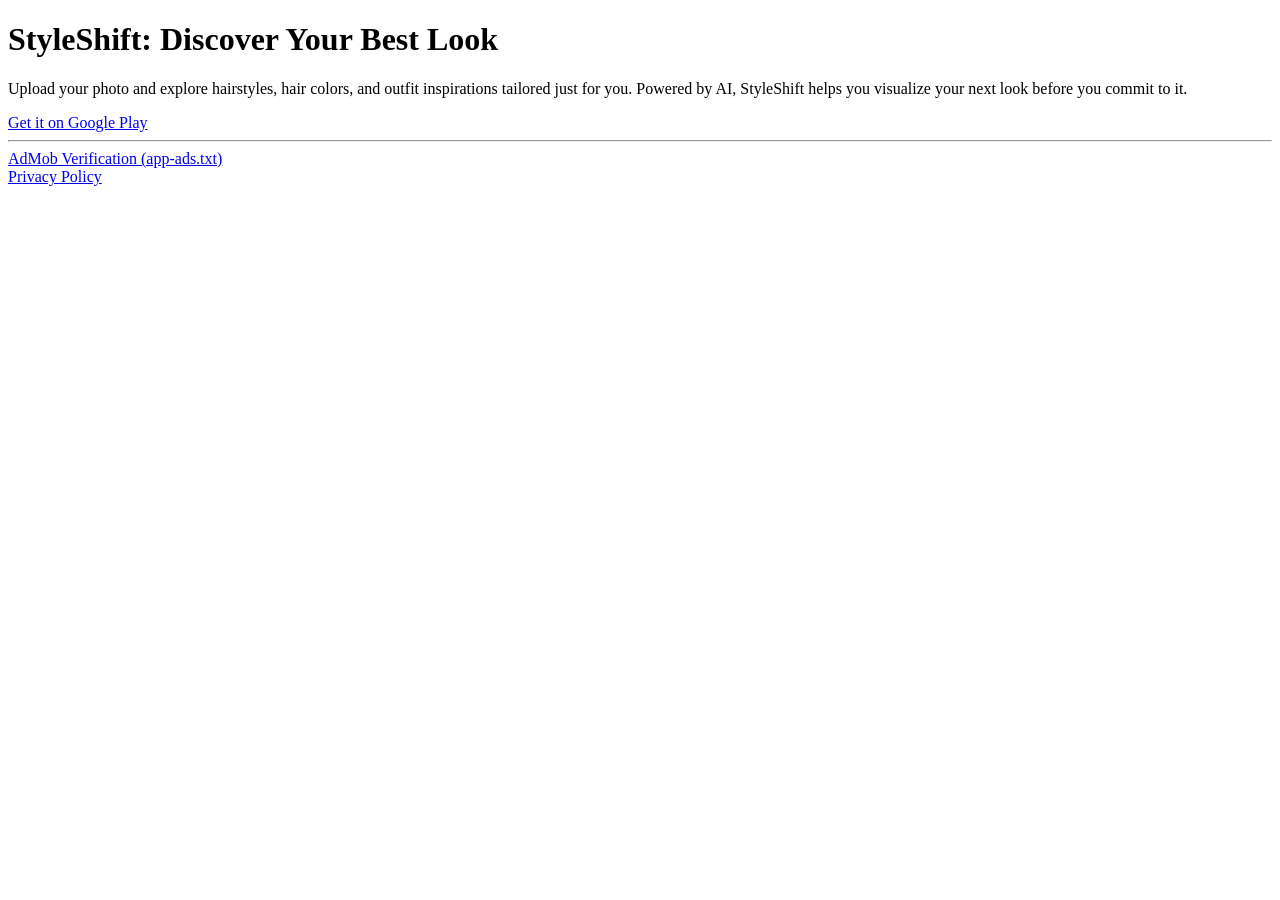
==== index.html @ e7ecae0f "Create index.html" ====
<!DOCTYPE html>
<html>
<head>
    <title>StyleShift - Discover Your Best Look</title>
</head>
<body>
    <h1>StyleShift: Discover Your Best Look</h1>
    <p>Upload your photo and explore hairstyles, hair colors, and outfit inspirations tailored just for you. Powered by AI, StyleShift helps you visualize your next look before you commit to it.</p>
    <a href="https://play.google.com/store/apps/details?id=com.cukkacreatives.styleshift">Get it on Google Play</a>
    <hr>
    <a href="https://durdenk.github.io/style-shift-web/app-ads.txt">AdMob Verification (app-ads.txt)</a>
    <br>
    <a href="https://durdenk.github.io/style-shift-web/privacy-policy.html">Privacy Policy</a>
</body>
</html>
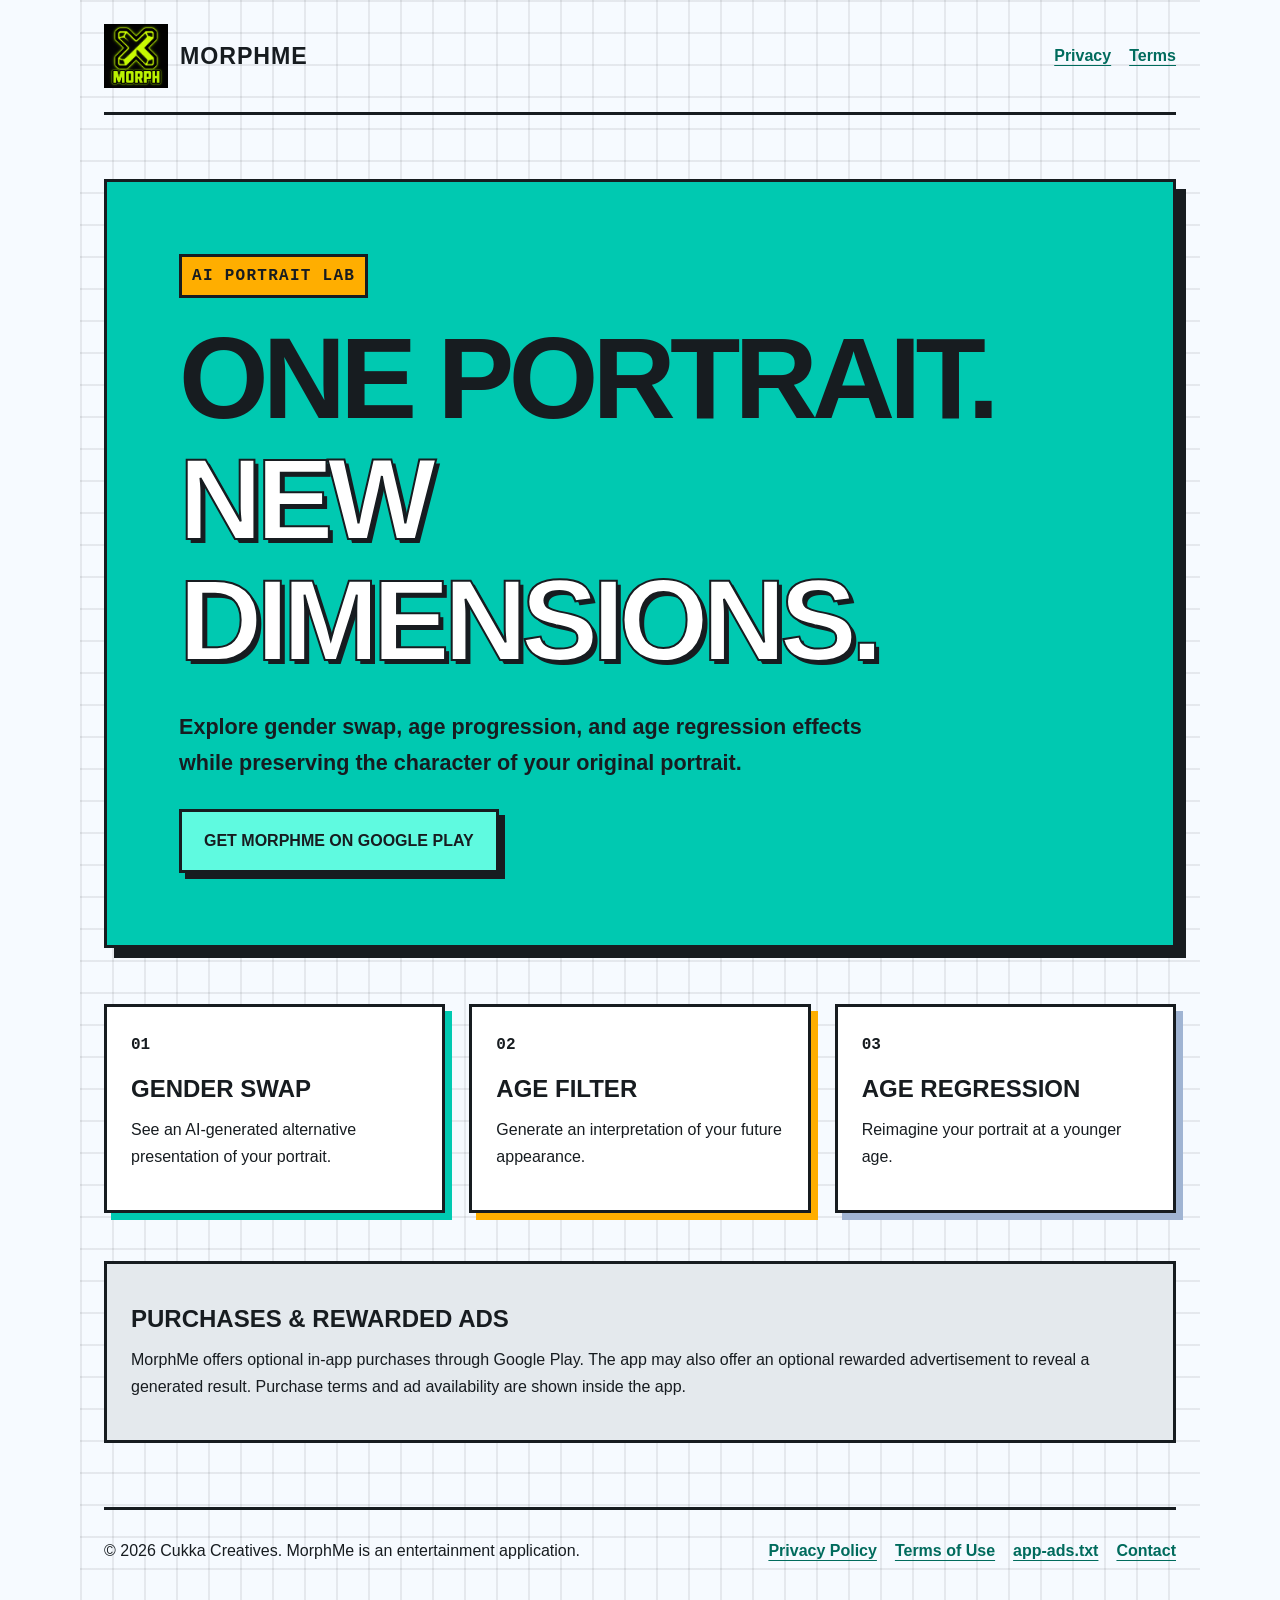
==== commit ecb141f5: "Add files via upload" ====
--- a/index.html
+++ b/index.html
@@ -1,15 +1,72 @@
-<!DOCTYPE html>
-<html>
+<!doctype html>
+<html lang="en">
 <head>
-    <title>StyleShift - Discover Your Best Look</title>
+  <meta charset="utf-8" />
+  <meta name="viewport" content="width=device-width, initial-scale=1" />
+  <meta name="description" content="MorphMe transforms a portrait with AI-powered gender swap and age effects." />
+  <title>MorphMe — AI Portrait Transformations</title>
+  <link rel="stylesheet" href="./styles.css" />
 </head>
 <body>
-    <h1>StyleShift: Discover Your Best Look</h1>
-    <p>Upload your photo and explore hairstyles, hair colors, and outfit inspirations tailored just for you. Powered by AI, StyleShift helps you visualize your next look before you commit to it.</p>
-    <a href="https://play.google.com/store/apps/details?id=com.cukkacreatives.styleshift">Get it on Google Play</a>
-    <hr>
-    <a href="https://durdenk.github.io/style-shift-web/app-ads.txt">AdMob Verification (app-ads.txt)</a>
-    <br>
-    <a href="https://durdenk.github.io/style-shift-web/privacy-policy.html">Privacy Policy</a>
+  <header class="site-header">
+    <a class="brand" href="./" aria-label="MorphMe home">
+      <img src="./logo.png" alt="" width="64" height="64" />
+      <span>MorphMe</span>
+    </a>
+    <nav aria-label="Legal">
+      <a href="./privacy-policy.html">Privacy</a>
+      <a href="./terms-of-use.html">Terms</a>
+    </nav>
+  </header>
+
+  <main>
+    <section class="hero">
+      <p class="eyebrow">AI PORTRAIT LAB</p>
+      <h1>One portrait.<br /><span>New dimensions.</span></h1>
+      <p class="lede">
+        Explore gender swap, age progression, and age regression effects while preserving the character of your
+        original portrait.
+      </p>
+      <a class="button" href="https://play.google.com/store/apps/details?id=com.cukkacreatives.transform">
+        Get MorphMe on Google Play
+      </a>
+    </section>
+
+    <section class="feature-grid" aria-label="MorphMe features">
+      <article>
+        <span>01</span>
+        <h2>Gender Swap</h2>
+        <p>See an AI-generated alternative presentation of your portrait.</p>
+      </article>
+      <article>
+        <span>02</span>
+        <h2>Age Filter</h2>
+        <p>Generate an interpretation of your future appearance.</p>
+      </article>
+      <article>
+        <span>03</span>
+        <h2>Age Regression</h2>
+        <p>Reimagine your portrait at a younger age.</p>
+      </article>
+    </section>
+
+    <section class="notice" aria-labelledby="monetization-title">
+      <h2 id="monetization-title">Purchases &amp; rewarded ads</h2>
+      <p>
+        MorphMe offers optional in-app purchases through Google Play. The app may also offer an optional rewarded
+        advertisement to reveal a generated result. Purchase terms and ad availability are shown inside the app.
+      </p>
+    </section>
+  </main>
+
+  <footer>
+    <p>© 2026 Cukka Creatives. MorphMe is an entertainment application.</p>
+    <div>
+      <a href="./privacy-policy.html">Privacy Policy</a>
+      <a href="./terms-of-use.html">Terms of Use</a>
+      <a href="./app-ads.txt">app-ads.txt</a>
+      <a href="mailto:cukkacreatives@gmail.com">Contact</a>
+    </div>
+  </footer>
 </body>
 </html>
--- a/styles.css
+++ b/styles.css
@@ -0,0 +1,243 @@
+:root {
+  color-scheme: light;
+  --background: #f6faff;
+  --surface: #ffffff;
+  --ink: #171c20;
+  --teal: #00c9b1;
+  --teal-dark: #006b5d;
+  --orange: #ffae00;
+  --muted: #e4e9ed;
+  --mint: #5ffae0;
+}
+
+* {
+  box-sizing: border-box;
+}
+
+html {
+  background: var(--background);
+}
+
+body {
+  max-width: 1120px;
+  min-height: 100vh;
+  margin: 0 auto;
+  padding: 0 24px;
+  color: var(--ink);
+  background-color: var(--background);
+  background-image:
+    linear-gradient(rgb(23 28 32 / 8%) 2px, transparent 2px),
+    linear-gradient(90deg, rgb(23 28 32 / 8%) 2px, transparent 2px);
+  background-size: 32px 32px;
+  font-family: Arial, Helvetica, sans-serif;
+  line-height: 1.65;
+}
+
+a {
+  color: var(--teal-dark);
+  font-weight: 700;
+  text-underline-offset: 4px;
+}
+
+a:focus-visible,
+.button:focus-visible {
+  outline: 4px solid var(--orange);
+  outline-offset: 4px;
+}
+
+.site-header {
+  display: flex;
+  align-items: center;
+  justify-content: space-between;
+  gap: 24px;
+  padding: 24px 0;
+  border-bottom: 3px solid var(--ink);
+}
+
+.brand {
+  display: inline-flex;
+  align-items: center;
+  gap: 12px;
+  color: var(--ink);
+  font-size: 1.45rem;
+  font-weight: 900;
+  letter-spacing: 0.04em;
+  text-decoration: none;
+  text-transform: uppercase;
+}
+
+.brand img {
+  display: block;
+  object-fit: contain;
+}
+
+nav,
+footer div {
+  display: flex;
+  flex-wrap: wrap;
+  gap: 18px;
+}
+
+main {
+  padding: 64px 0;
+}
+
+.hero {
+  padding: clamp(28px, 6vw, 72px);
+  border: 3px solid var(--ink);
+  background: var(--teal);
+  box-shadow: 10px 10px 0 var(--ink);
+}
+
+.eyebrow {
+  display: inline-block;
+  margin: 0 0 20px;
+  padding: 6px 10px;
+  border: 3px solid var(--ink);
+  background: var(--orange);
+  font-family: ui-monospace, SFMono-Regular, Menlo, Consolas, monospace;
+  font-weight: 800;
+  letter-spacing: 0.08em;
+}
+
+h1,
+h2 {
+  line-height: 1.05;
+  text-transform: uppercase;
+}
+
+h1 {
+  max-width: 900px;
+  margin: 0;
+  font-size: clamp(3.2rem, 9vw, 7.5rem);
+  letter-spacing: -0.05em;
+}
+
+h1 span {
+  color: var(--surface);
+  text-shadow: 4px 4px 0 var(--ink);
+  -webkit-text-stroke: 2px var(--ink);
+}
+
+.lede {
+  max-width: 720px;
+  margin: 28px 0;
+  font-size: clamp(1.1rem, 2vw, 1.35rem);
+  font-weight: 700;
+}
+
+.button {
+  display: inline-block;
+  padding: 16px 22px;
+  border: 3px solid var(--ink);
+  color: var(--ink);
+  background: var(--mint);
+  box-shadow: 6px 6px 0 var(--ink);
+  text-decoration: none;
+  text-transform: uppercase;
+}
+
+.button:hover {
+  background: var(--orange);
+}
+
+.feature-grid {
+  display: grid;
+  grid-template-columns: repeat(3, 1fr);
+  gap: 24px;
+  margin-top: 56px;
+}
+
+.feature-grid article,
+.notice {
+  padding: 24px;
+  border: 3px solid var(--ink);
+  background: var(--surface);
+}
+
+.feature-grid article:nth-child(1) {
+  box-shadow: 7px 7px 0 var(--teal);
+}
+
+.feature-grid article:nth-child(2) {
+  box-shadow: 7px 7px 0 var(--orange);
+}
+
+.feature-grid article:nth-child(3) {
+  box-shadow: 7px 7px 0 #a0b4d3;
+}
+
+.feature-grid span {
+  font-family: ui-monospace, SFMono-Regular, Menlo, Consolas, monospace;
+  font-weight: 800;
+}
+
+.feature-grid h2,
+.notice h2 {
+  margin: 18px 0 8px;
+}
+
+.notice {
+  margin-top: 48px;
+  background: var(--muted);
+}
+
+.legal {
+  max-width: 820px;
+  margin: 0 auto;
+  padding-top: 56px;
+  padding-bottom: 72px;
+}
+
+.legal h1 {
+  margin-bottom: 20px;
+  font-size: clamp(3rem, 8vw, 5.5rem);
+}
+
+.legal h2 {
+  margin-top: 40px;
+  padding-bottom: 8px;
+  border-bottom: 3px solid var(--ink);
+  font-size: 1.45rem;
+}
+
+.legal p,
+.legal li {
+  font-size: 1.04rem;
+}
+
+.legal li + li {
+  margin-top: 10px;
+}
+
+footer {
+  display: flex;
+  justify-content: space-between;
+  gap: 24px;
+  padding: 28px 0 48px;
+  border-top: 3px solid var(--ink);
+}
+
+footer p {
+  margin: 0;
+}
+
+@media (max-width: 760px) {
+  body {
+    padding: 0 16px;
+  }
+
+  .site-header,
+  footer {
+    align-items: flex-start;
+    flex-direction: column;
+  }
+
+  .feature-grid {
+    grid-template-columns: 1fr;
+  }
+
+  main {
+    padding-top: 36px;
+  }
+}
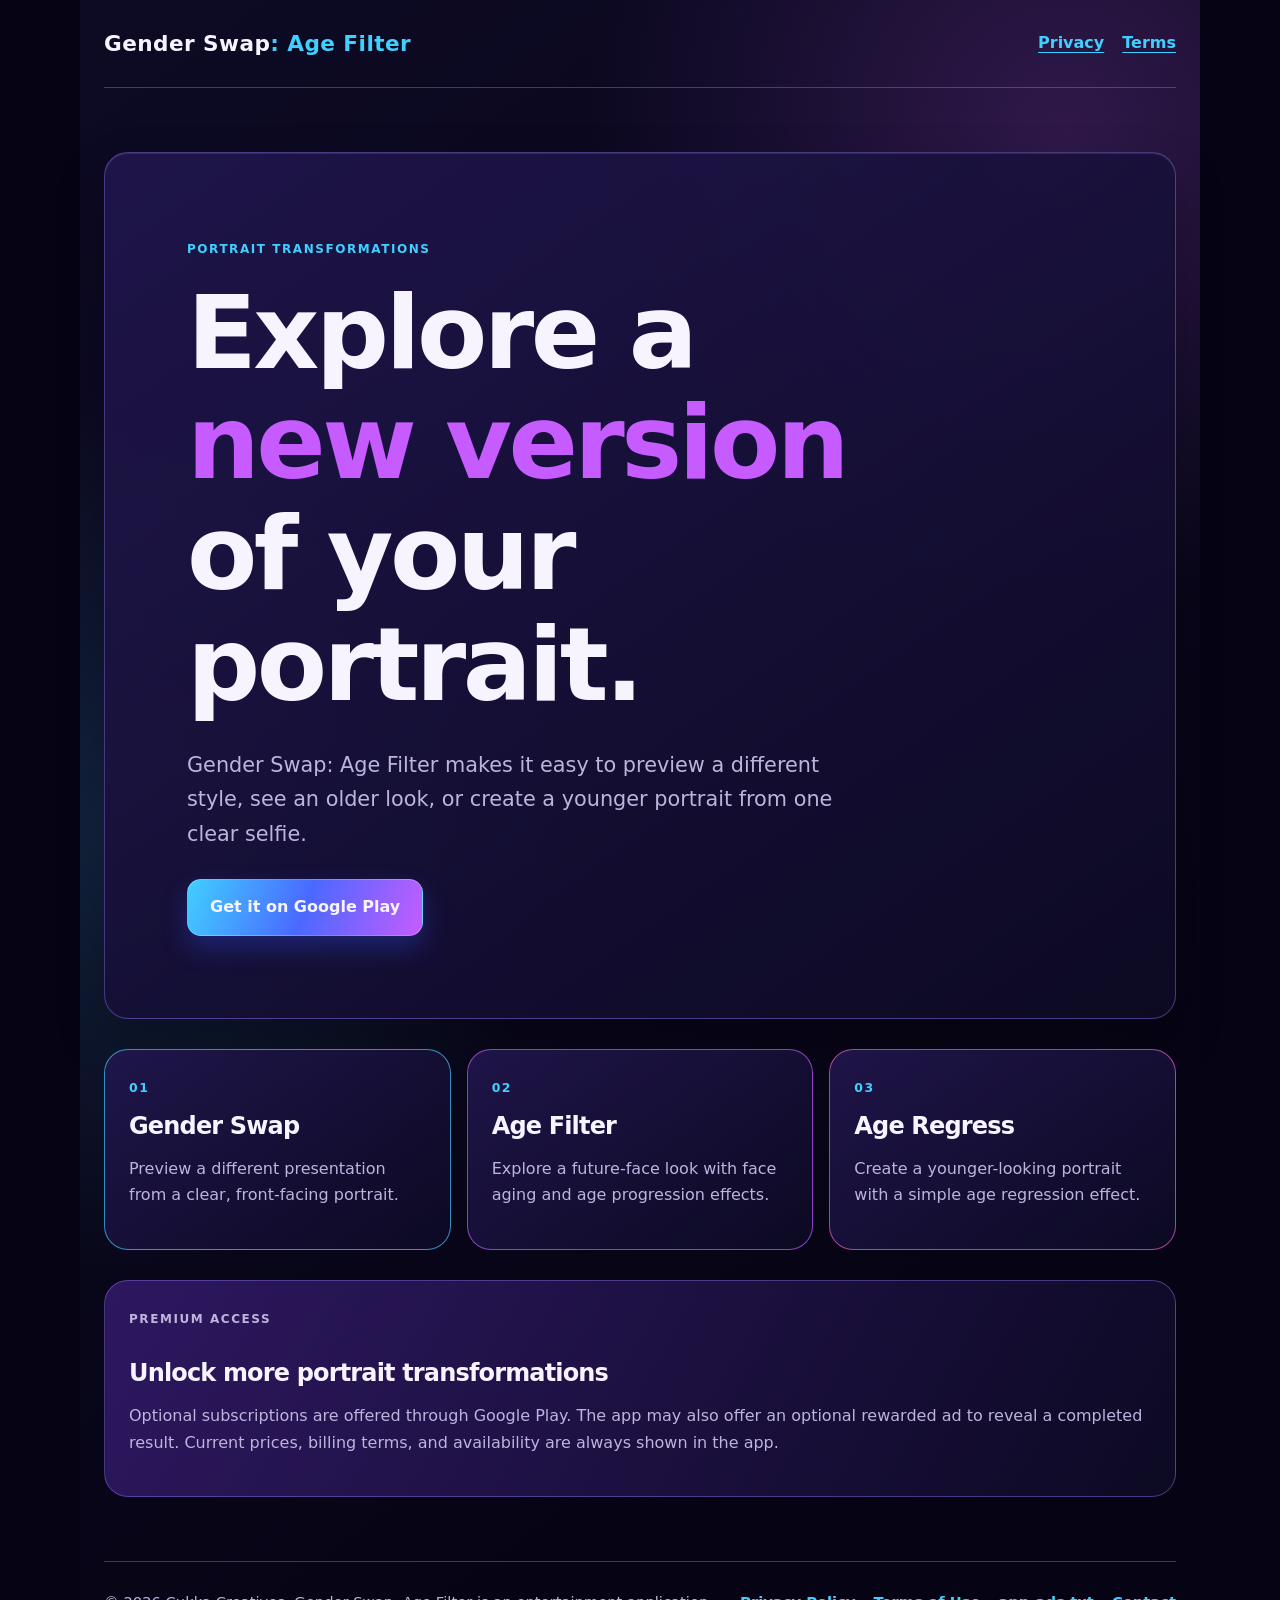
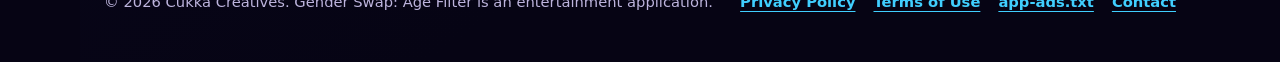
==== commit 005528ea: "Add files via upload" ====
--- a/index.html
+++ b/index.html
@@ -3,16 +3,13 @@
 <head>
   <meta charset="utf-8" />
   <meta name="viewport" content="width=device-width, initial-scale=1" />
-  <meta name="description" content="MorphMe transforms a portrait with AI-powered gender swap and age effects." />
-  <title>MorphMe — AI Portrait Transformations</title>
+  <meta name="description" content="Gender Swap: Age Filter — portrait transformations, face aging, and age regression." />
+  <title>Gender Swap: Age Filter</title>
   <link rel="stylesheet" href="./styles.css" />
 </head>
 <body>
   <header class="site-header">
-    <a class="brand" href="./" aria-label="MorphMe home">
-      <img src="./logo.png" alt="" width="64" height="64" />
-      <span>MorphMe</span>
-    </a>
+    <a class="brand" href="./" aria-label="Gender Swap: Age Filter home">Gender Swap<span>: Age Filter</span></a>
     <nav aria-label="Legal">
       <a href="./privacy-policy.html">Privacy</a>
       <a href="./terms-of-use.html">Terms</a>
@@ -21,46 +18,47 @@
 
   <main>
     <section class="hero">
-      <p class="eyebrow">AI PORTRAIT LAB</p>
-      <h1>One portrait.<br /><span>New dimensions.</span></h1>
+      <p class="eyebrow">PORTRAIT TRANSFORMATIONS</p>
+      <h1>Explore a <span>new version</span> of your portrait.</h1>
       <p class="lede">
-        Explore gender swap, age progression, and age regression effects while preserving the character of your
-        original portrait.
+        Gender Swap: Age Filter makes it easy to preview a different style, see an older look, or create a younger
+        portrait from one clear selfie.
       </p>
       <a class="button" href="https://play.google.com/store/apps/details?id=com.cukkacreatives.transform">
-        Get MorphMe on Google Play
+        Get it on Google Play
       </a>
     </section>
 
-    <section class="feature-grid" aria-label="MorphMe features">
+    <section class="feature-grid" aria-label="Gender Swap: Age Filter features">
       <article>
         <span>01</span>
         <h2>Gender Swap</h2>
-        <p>See an AI-generated alternative presentation of your portrait.</p>
+        <p>Preview a different presentation from a clear, front-facing portrait.</p>
       </article>
       <article>
         <span>02</span>
         <h2>Age Filter</h2>
-        <p>Generate an interpretation of your future appearance.</p>
+        <p>Explore a future-face look with face aging and age progression effects.</p>
       </article>
       <article>
         <span>03</span>
-        <h2>Age Regression</h2>
-        <p>Reimagine your portrait at a younger age.</p>
+        <h2>Age Regress</h2>
+        <p>Create a younger-looking portrait with a simple age regression effect.</p>
       </article>
     </section>
 
     <section class="notice" aria-labelledby="monetization-title">
-      <h2 id="monetization-title">Purchases &amp; rewarded ads</h2>
+      <p class="eyebrow">PREMIUM ACCESS</p>
+      <h2 id="monetization-title">Unlock more portrait transformations</h2>
       <p>
-        MorphMe offers optional in-app purchases through Google Play. The app may also offer an optional rewarded
-        advertisement to reveal a generated result. Purchase terms and ad availability are shown inside the app.
+        Optional subscriptions are offered through Google Play. The app may also offer an optional rewarded ad to
+        reveal a completed result. Current prices, billing terms, and availability are always shown in the app.
       </p>
     </section>
   </main>
 
   <footer>
-    <p>© 2026 Cukka Creatives. MorphMe is an entertainment application.</p>
+    <p>© 2026 Cukka Creatives. Gender Swap: Age Filter is an entertainment application.</p>
     <div>
       <a href="./privacy-policy.html">Privacy Policy</a>
       <a href="./terms-of-use.html">Terms of Use</a>
--- a/styles.css
+++ b/styles.css
@@ -1,243 +1,67 @@
 :root {
-  color-scheme: light;
-  --background: #f6faff;
-  --surface: #ffffff;
-  --ink: #171c20;
-  --teal: #00c9b1;
-  --teal-dark: #006b5d;
-  --orange: #ffae00;
-  --muted: #e4e9ed;
-  --mint: #5ffae0;
+  color-scheme: dark;
+  --background: #0d0a24;
+  --background-deep: #060414;
+  --surface: #17113a;
+  --ink: #f7f4ff;
+  --muted: #bdb4dd;
+  --cyan: #40cfff;
+  --blue: #4a69ff;
+  --purple: #c65cff;
+  --pink: #ff70de;
+  --line: rgb(150 125 255 / 40%);
 }
 
-* {
-  box-sizing: border-box;
-}
-
-html {
-  background: var(--background);
-}
-
+* { box-sizing: border-box; }
+html { background: var(--background-deep); }
 body {
+  min-height: 100vh;
   max-width: 1120px;
-  min-height: 100vh;
   margin: 0 auto;
   padding: 0 24px;
   color: var(--ink);
-  background-color: var(--background);
-  background-image:
-    linear-gradient(rgb(23 28 32 / 8%) 2px, transparent 2px),
-    linear-gradient(90deg, rgb(23 28 32 / 8%) 2px, transparent 2px);
-  background-size: 32px 32px;
-  font-family: Arial, Helvetica, sans-serif;
+  background:
+    radial-gradient(circle at 88% 8%, rgb(198 92 255 / 20%), transparent 30rem),
+    radial-gradient(circle at 4% 50%, rgb(64 207 255 / 14%), transparent 28rem),
+    linear-gradient(145deg, var(--background) 0%, var(--background-deep) 78%);
+  font-family: Inter, ui-sans-serif, system-ui, -apple-system, BlinkMacSystemFont, "Segoe UI", sans-serif;
   line-height: 1.65;
 }
-
-a {
-  color: var(--teal-dark);
-  font-weight: 700;
-  text-underline-offset: 4px;
+a { color: var(--cyan); font-weight: 700; text-underline-offset: 4px; }
+a:focus-visible, .button:focus-visible { outline: 3px solid var(--pink); outline-offset: 4px; }
+.site-header, footer { display: flex; align-items: center; justify-content: space-between; gap: 24px; }
+.site-header { min-height: 88px; border-bottom: 1px solid var(--line); }
+.brand { color: var(--ink); font-size: clamp(1.05rem, 2vw, 1.35rem); font-weight: 800; letter-spacing: .02em; text-decoration: none; }
+.brand span { color: var(--cyan); }
+nav, footer div { display: flex; flex-wrap: wrap; gap: 18px; }
+main { padding: 64px 0; }
+.hero, .feature-grid article, .notice { border: 1px solid var(--line); border-radius: 24px; background: linear-gradient(145deg, rgb(33 22 77 / 92%), rgb(13 10 36 / 94%)); }
+.hero { padding: clamp(32px, 7vw, 82px); box-shadow: inset 0 1px 0 rgb(255 255 255 / 10%), 0 22px 50px rgb(0 0 0 / 22%); }
+.eyebrow { display: inline-block; margin: 0 0 18px; color: var(--cyan); font-size: .75rem; font-weight: 800; letter-spacing: .13em; }
+h1, h2 { line-height: 1.08; letter-spacing: -.035em; }
+h1 { max-width: 760px; margin: 0; font-size: clamp(3rem, 8vw, 6.4rem); }
+h1 span { color: var(--purple); }
+.lede { max-width: 650px; margin: 28px 0; color: var(--muted); font-size: clamp(1.08rem, 2vw, 1.3rem); }
+.button { display: inline-block; padding: 14px 22px; border: 1px solid rgb(255 255 255 / 22%); border-radius: 14px; color: var(--ink); background: linear-gradient(110deg, var(--cyan), var(--blue), var(--purple)); box-shadow: 0 12px 26px rgb(54 82 255 / 30%); text-decoration: none; }
+.button:hover { filter: brightness(1.12); }
+.feature-grid { display: grid; grid-template-columns: repeat(3, 1fr); gap: 16px; margin-top: 30px; }
+.feature-grid article, .notice { padding: 24px; }
+.feature-grid article:nth-child(1) { border-color: rgb(64 207 255 / 68%); }
+.feature-grid article:nth-child(2) { border-color: rgb(198 92 255 / 68%); }
+.feature-grid article:nth-child(3) { border-color: rgb(255 112 222 / 60%); }
+.feature-grid span { color: var(--cyan); font-size: .78rem; font-weight: 800; letter-spacing: .12em; }
+.feature-grid h2, .notice h2 { margin: 14px 0 8px; }
+.feature-grid p, .notice p, .legal p, .legal li { color: var(--muted); }
+.notice { margin-top: 30px; background: linear-gradient(120deg, rgb(48 25 101 / 94%), rgb(13 10 36 / 94%)); }
+.legal { max-width: 820px; margin: 0 auto; padding: 52px 0 72px; }
+.legal h1 { margin-bottom: 20px; font-size: clamp(3rem, 8vw, 5.5rem); }
+.legal h2 { margin-top: 40px; padding-bottom: 10px; border-bottom: 1px solid var(--line); font-size: 1.45rem; }
+.legal li + li { margin-top: 10px; }
+footer { padding: 28px 0 48px; border-top: 1px solid var(--line); color: var(--muted); font-size: .92rem; }
+footer p { margin: 0; }
+@media (max-width: 760px) {
+  body { padding: 0 16px; }
+  .site-header, footer { align-items: flex-start; flex-direction: column; padding: 20px 0; }
+  .feature-grid { grid-template-columns: 1fr; }
+  main { padding: 36px 0; }
 }
-
-a:focus-visible,
-.button:focus-visible {
-  outline: 4px solid var(--orange);
-  outline-offset: 4px;
-}
-
-.site-header {
-  display: flex;
-  align-items: center;
-  justify-content: space-between;
-  gap: 24px;
-  padding: 24px 0;
-  border-bottom: 3px solid var(--ink);
-}
-
-.brand {
-  display: inline-flex;
-  align-items: center;
-  gap: 12px;
-  color: var(--ink);
-  font-size: 1.45rem;
-  font-weight: 900;
-  letter-spacing: 0.04em;
-  text-decoration: none;
-  text-transform: uppercase;
-}
-
-.brand img {
-  display: block;
-  object-fit: contain;
-}
-
-nav,
-footer div {
-  display: flex;
-  flex-wrap: wrap;
-  gap: 18px;
-}
-
-main {
-  padding: 64px 0;
-}
-
-.hero {
-  padding: clamp(28px, 6vw, 72px);
-  border: 3px solid var(--ink);
-  background: var(--teal);
-  box-shadow: 10px 10px 0 var(--ink);
-}
-
-.eyebrow {
-  display: inline-block;
-  margin: 0 0 20px;
-  padding: 6px 10px;
-  border: 3px solid var(--ink);
-  background: var(--orange);
-  font-family: ui-monospace, SFMono-Regular, Menlo, Consolas, monospace;
-  font-weight: 800;
-  letter-spacing: 0.08em;
-}
-
-h1,
-h2 {
-  line-height: 1.05;
-  text-transform: uppercase;
-}
-
-h1 {
-  max-width: 900px;
-  margin: 0;
-  font-size: clamp(3.2rem, 9vw, 7.5rem);
-  letter-spacing: -0.05em;
-}
-
-h1 span {
-  color: var(--surface);
-  text-shadow: 4px 4px 0 var(--ink);
-  -webkit-text-stroke: 2px var(--ink);
-}
-
-.lede {
-  max-width: 720px;
-  margin: 28px 0;
-  font-size: clamp(1.1rem, 2vw, 1.35rem);
-  font-weight: 700;
-}
-
-.button {
-  display: inline-block;
-  padding: 16px 22px;
-  border: 3px solid var(--ink);
-  color: var(--ink);
-  background: var(--mint);
-  box-shadow: 6px 6px 0 var(--ink);
-  text-decoration: none;
-  text-transform: uppercase;
-}
-
-.button:hover {
-  background: var(--orange);
-}
-
-.feature-grid {
-  display: grid;
-  grid-template-columns: repeat(3, 1fr);
-  gap: 24px;
-  margin-top: 56px;
-}
-
-.feature-grid article,
-.notice {
-  padding: 24px;
-  border: 3px solid var(--ink);
-  background: var(--surface);
-}
-
-.feature-grid article:nth-child(1) {
-  box-shadow: 7px 7px 0 var(--teal);
-}
-
-.feature-grid article:nth-child(2) {
-  box-shadow: 7px 7px 0 var(--orange);
-}
-
-.feature-grid article:nth-child(3) {
-  box-shadow: 7px 7px 0 #a0b4d3;
-}
-
-.feature-grid span {
-  font-family: ui-monospace, SFMono-Regular, Menlo, Consolas, monospace;
-  font-weight: 800;
-}
-
-.feature-grid h2,
-.notice h2 {
-  margin: 18px 0 8px;
-}
-
-.notice {
-  margin-top: 48px;
-  background: var(--muted);
-}
-
-.legal {
-  max-width: 820px;
-  margin: 0 auto;
-  padding-top: 56px;
-  padding-bottom: 72px;
-}
-
-.legal h1 {
-  margin-bottom: 20px;
-  font-size: clamp(3rem, 8vw, 5.5rem);
-}
-
-.legal h2 {
-  margin-top: 40px;
-  padding-bottom: 8px;
-  border-bottom: 3px solid var(--ink);
-  font-size: 1.45rem;
-}
-
-.legal p,
-.legal li {
-  font-size: 1.04rem;
-}
-
-.legal li + li {
-  margin-top: 10px;
-}
-
-footer {
-  display: flex;
-  justify-content: space-between;
-  gap: 24px;
-  padding: 28px 0 48px;
-  border-top: 3px solid var(--ink);
-}
-
-footer p {
-  margin: 0;
-}
-
-@media (max-width: 760px) {
-  body {
-    padding: 0 16px;
-  }
-
-  .site-header,
-  footer {
-    align-items: flex-start;
-    flex-direction: column;
-  }
-
-  .feature-grid {
-    grid-template-columns: 1fr;
-  }
-
-  main {
-    padding-top: 36px;
-  }
-}
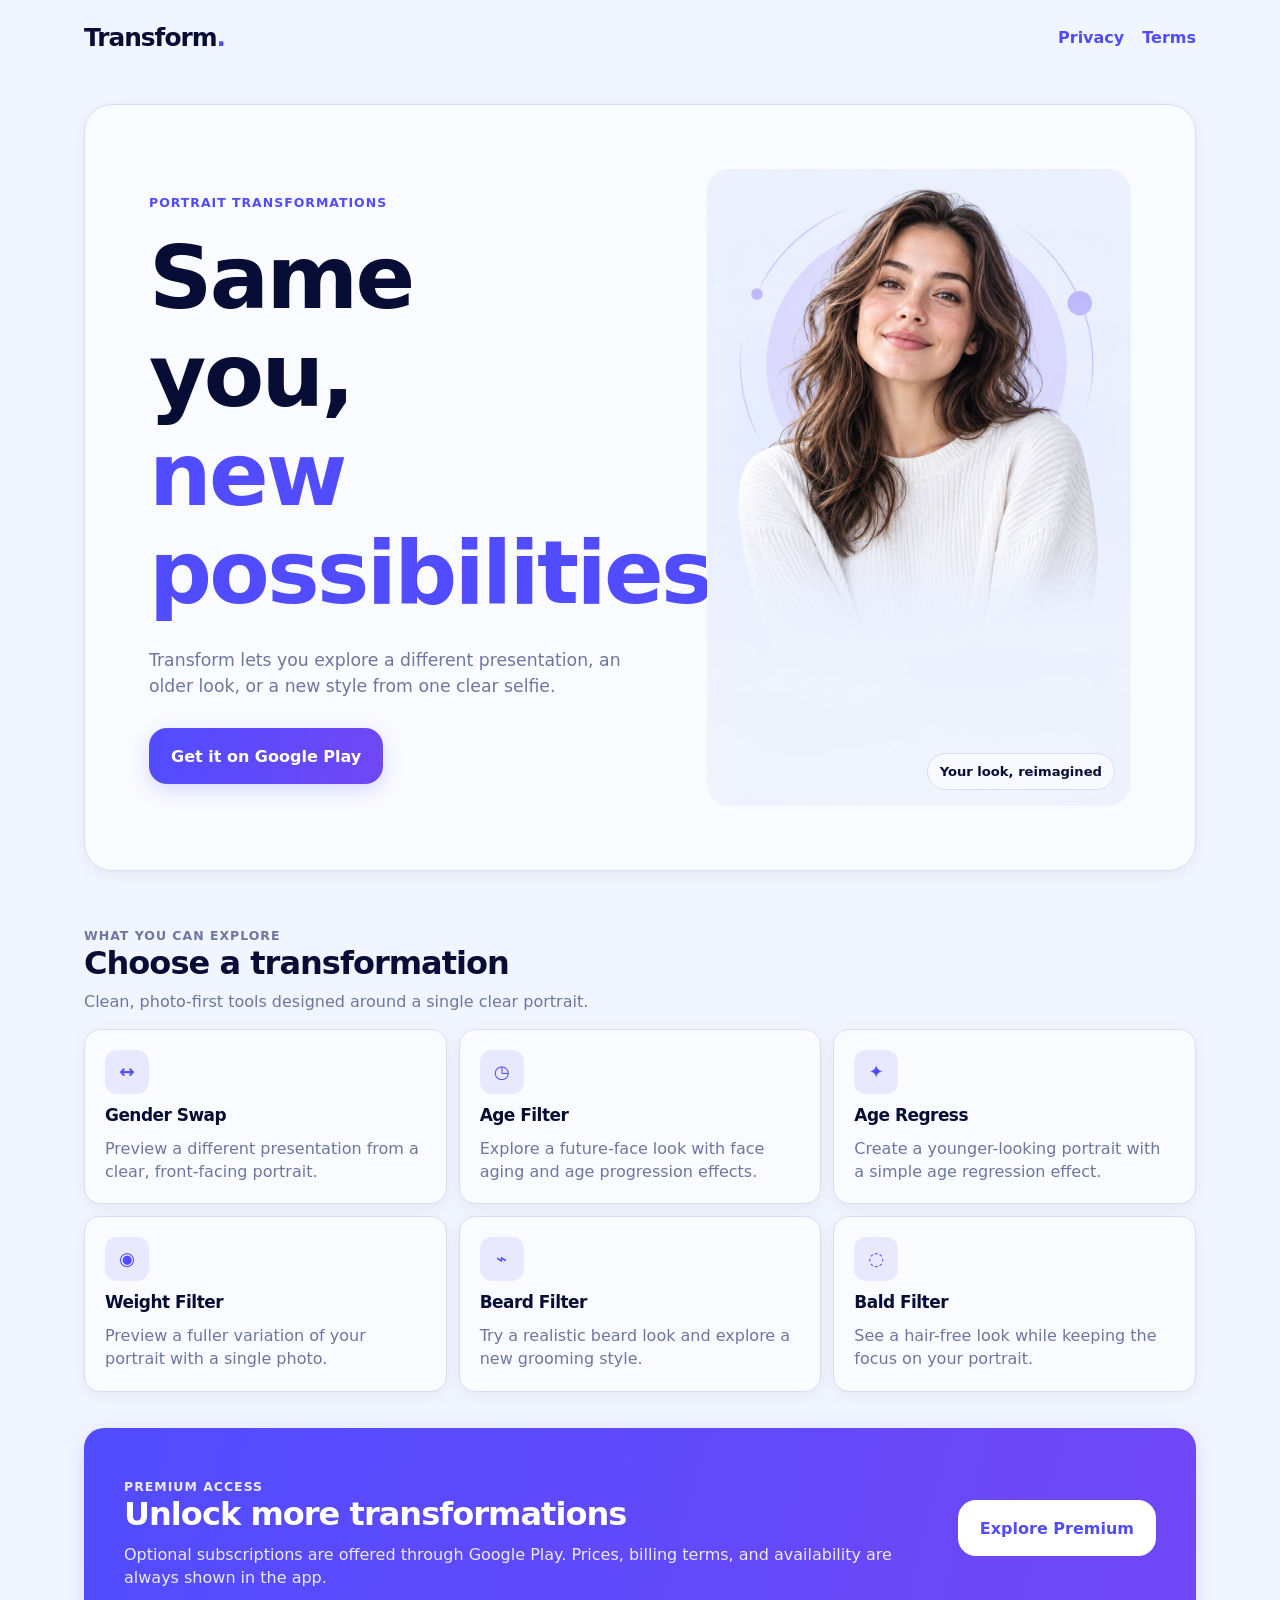
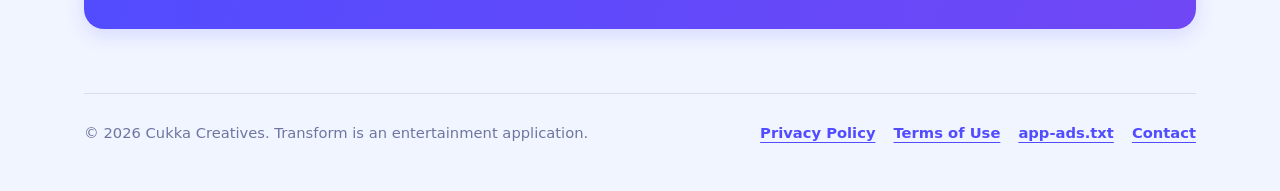
==== commit 4a3c66cb: "Add files via upload" ====
--- a/index.html
+++ b/index.html
@@ -3,13 +3,13 @@
 <head>
   <meta charset="utf-8" />
   <meta name="viewport" content="width=device-width, initial-scale=1" />
-  <meta name="description" content="Gender Swap: Age Filter — portrait transformations, face aging, and age regression." />
-  <title>Gender Swap: Age Filter</title>
+  <meta name="description" content="Transform — explore portrait transformations, age effects, and new looks from one clear selfie." />
+  <title>Transform — Portrait Transformations</title>
   <link rel="stylesheet" href="./styles.css" />
 </head>
 <body>
   <header class="site-header">
-    <a class="brand" href="./" aria-label="Gender Swap: Age Filter home">Gender Swap<span>: Age Filter</span></a>
+    <a class="brand" href="./" aria-label="Transform home">Transform<span>.</span></a>
     <nav aria-label="Legal">
       <a href="./privacy-policy.html">Privacy</a>
       <a href="./terms-of-use.html">Terms</a>
@@ -18,47 +18,77 @@
 
   <main>
     <section class="hero">
-      <p class="eyebrow">PORTRAIT TRANSFORMATIONS</p>
-      <h1>Explore a <span>new version</span> of your portrait.</h1>
-      <p class="lede">
-        Gender Swap: Age Filter makes it easy to preview a different style, see an older look, or create a younger
-        portrait from one clear selfie.
-      </p>
-      <a class="button" href="https://play.google.com/store/apps/details?id=com.cukkacreatives.transform">
-        Get it on Google Play
-      </a>
+      <div class="hero-copy">
+        <p class="eyebrow">PORTRAIT TRANSFORMATIONS</p>
+        <h1>Same you,<br /><span>new possibilities.</span></h1>
+        <p class="lede">
+          Transform lets you explore a different presentation, an older look, or a new style from one clear selfie.
+        </p>
+        <a class="button" href="https://play.google.com/store/apps/details?id=com.cukkacreatives.transform">
+          Get it on Google Play
+        </a>
+      </div>
+      <div class="hero-art">
+        <img src="./transform-hero.png" alt="A portrait transformed in the Transform app" />
+        <span class="photo-badge">Your look, reimagined</span>
+      </div>
     </section>
 
-    <section class="feature-grid" aria-label="Gender Swap: Age Filter features">
-      <article>
-        <span>01</span>
-        <h2>Gender Swap</h2>
-        <p>Preview a different presentation from a clear, front-facing portrait.</p>
-      </article>
-      <article>
-        <span>02</span>
-        <h2>Age Filter</h2>
-        <p>Explore a future-face look with face aging and age progression effects.</p>
-      </article>
-      <article>
-        <span>03</span>
-        <h2>Age Regress</h2>
-        <p>Create a younger-looking portrait with a simple age regression effect.</p>
-      </article>
+    <section aria-labelledby="features-title">
+      <div class="section-heading">
+        <p class="eyebrow">WHAT YOU CAN EXPLORE</p>
+        <h2 id="features-title">Choose a transformation</h2>
+        <p>Clean, photo-first tools designed around a single clear portrait.</p>
+      </div>
+      <div class="feature-grid" aria-label="Transform features">
+        <article>
+          <span class="feature-icon" aria-hidden="true">↔</span>
+          <h3>Gender Swap</h3>
+          <p>Preview a different presentation from a clear, front-facing portrait.</p>
+        </article>
+        <article>
+          <span class="feature-icon" aria-hidden="true">◷</span>
+          <h3>Age Filter</h3>
+          <p>Explore a future-face look with face aging and age progression effects.</p>
+        </article>
+        <article>
+          <span class="feature-icon" aria-hidden="true">✦</span>
+          <h3>Age Regress</h3>
+          <p>Create a younger-looking portrait with a simple age regression effect.</p>
+        </article>
+        <article>
+          <span class="feature-icon" aria-hidden="true">◉</span>
+          <h3>Weight Filter</h3>
+          <p>Preview a fuller variation of your portrait with a single photo.</p>
+        </article>
+        <article>
+          <span class="feature-icon" aria-hidden="true">⌁</span>
+          <h3>Beard Filter</h3>
+          <p>Try a realistic beard look and explore a new grooming style.</p>
+        </article>
+        <article>
+          <span class="feature-icon" aria-hidden="true">◌</span>
+          <h3>Bald Filter</h3>
+          <p>See a hair-free look while keeping the focus on your portrait.</p>
+        </article>
+      </div>
     </section>
 
     <section class="notice" aria-labelledby="monetization-title">
-      <p class="eyebrow">PREMIUM ACCESS</p>
-      <h2 id="monetization-title">Unlock more portrait transformations</h2>
-      <p>
-        Optional subscriptions are offered through Google Play. The app may also offer an optional rewarded ad to
-        reveal a completed result. Current prices, billing terms, and availability are always shown in the app.
-      </p>
+      <div>
+        <p class="eyebrow">PREMIUM ACCESS</p>
+        <h2 id="monetization-title">Unlock more transformations</h2>
+        <p>
+          Optional subscriptions are offered through Google Play. Prices, billing terms, and availability are always
+          shown in the app.
+        </p>
+      </div>
+      <a class="button" href="https://play.google.com/store/apps/details?id=com.cukkacreatives.transform">Explore Premium</a>
     </section>
   </main>
 
   <footer>
-    <p>© 2026 Cukka Creatives. Gender Swap: Age Filter is an entertainment application.</p>
+    <p>© 2026 Cukka Creatives. Transform is an entertainment application.</p>
     <div>
       <a href="./privacy-policy.html">Privacy Policy</a>
       <a href="./terms-of-use.html">Terms of Use</a>
--- a/styles.css
+++ b/styles.css
@@ -1,67 +1,192 @@
 :root {
-  color-scheme: dark;
-  --background: #0d0a24;
-  --background-deep: #060414;
-  --surface: #17113a;
-  --ink: #f7f4ff;
-  --muted: #bdb4dd;
-  --cyan: #40cfff;
-  --blue: #4a69ff;
-  --purple: #c65cff;
-  --pink: #ff70de;
-  --line: rgb(150 125 255 / 40%);
+  color-scheme: light;
+  --background: #f1f5ff;
+  --surface: #fafbff;
+  --surface-soft: #e8edff;
+  --primary-soft: #e8e9ff;
+  --primary: #514cff;
+  --primary-dark: #4038e8;
+  --premium: #7047f5;
+  --ink: #080d35;
+  --muted: #6e76a0;
+  --disabled: #a7acc8;
+  --line: #d9ddf2;
+  --white: #ffffff;
+  --card-shadow: 0 4px 16px rgb(8 13 53 / 6%);
 }
 
 * { box-sizing: border-box; }
-html { background: var(--background-deep); }
+html { background: var(--background); }
 body {
+  min-width: 320px;
   min-height: 100vh;
-  max-width: 1120px;
+  max-width: 1160px;
   margin: 0 auto;
   padding: 0 24px;
   color: var(--ink);
-  background:
-    radial-gradient(circle at 88% 8%, rgb(198 92 255 / 20%), transparent 30rem),
-    radial-gradient(circle at 4% 50%, rgb(64 207 255 / 14%), transparent 28rem),
-    linear-gradient(145deg, var(--background) 0%, var(--background-deep) 78%);
+  background: var(--background);
   font-family: Inter, ui-sans-serif, system-ui, -apple-system, BlinkMacSystemFont, "Segoe UI", sans-serif;
-  line-height: 1.65;
+  line-height: 1.45;
 }
-a { color: var(--cyan); font-weight: 700; text-underline-offset: 4px; }
-a:focus-visible, .button:focus-visible { outline: 3px solid var(--pink); outline-offset: 4px; }
-.site-header, footer { display: flex; align-items: center; justify-content: space-between; gap: 24px; }
-.site-header { min-height: 88px; border-bottom: 1px solid var(--line); }
-.brand { color: var(--ink); font-size: clamp(1.05rem, 2vw, 1.35rem); font-weight: 800; letter-spacing: .02em; text-decoration: none; }
-.brand span { color: var(--cyan); }
+
+a { color: var(--primary); font-weight: 600; text-underline-offset: 4px; }
+a:focus-visible, .button:focus-visible { outline: 3px solid var(--premium); outline-offset: 4px; }
+
+.site-header, footer {
+  display: flex;
+  align-items: center;
+  justify-content: space-between;
+  gap: 24px;
+}
+
+.site-header { min-height: 76px; }
+.brand {
+  color: var(--ink);
+  font-size: 1.55rem;
+  font-weight: 700;
+  letter-spacing: -.04em;
+  text-decoration: none;
+}
+.brand span { color: var(--primary); }
 nav, footer div { display: flex; flex-wrap: wrap; gap: 18px; }
-main { padding: 64px 0; }
-.hero, .feature-grid article, .notice { border: 1px solid var(--line); border-radius: 24px; background: linear-gradient(145deg, rgb(33 22 77 / 92%), rgb(13 10 36 / 94%)); }
-.hero { padding: clamp(32px, 7vw, 82px); box-shadow: inset 0 1px 0 rgb(255 255 255 / 10%), 0 22px 50px rgb(0 0 0 / 22%); }
-.eyebrow { display: inline-block; margin: 0 0 18px; color: var(--cyan); font-size: .75rem; font-weight: 800; letter-spacing: .13em; }
-h1, h2 { line-height: 1.08; letter-spacing: -.035em; }
-h1 { max-width: 760px; margin: 0; font-size: clamp(3rem, 8vw, 6.4rem); }
-h1 span { color: var(--purple); }
-.lede { max-width: 650px; margin: 28px 0; color: var(--muted); font-size: clamp(1.08rem, 2vw, 1.3rem); }
-.button { display: inline-block; padding: 14px 22px; border: 1px solid rgb(255 255 255 / 22%); border-radius: 14px; color: var(--ink); background: linear-gradient(110deg, var(--cyan), var(--blue), var(--purple)); box-shadow: 0 12px 26px rgb(54 82 255 / 30%); text-decoration: none; }
-.button:hover { filter: brightness(1.12); }
-.feature-grid { display: grid; grid-template-columns: repeat(3, 1fr); gap: 16px; margin-top: 30px; }
-.feature-grid article, .notice { padding: 24px; }
-.feature-grid article:nth-child(1) { border-color: rgb(64 207 255 / 68%); }
-.feature-grid article:nth-child(2) { border-color: rgb(198 92 255 / 68%); }
-.feature-grid article:nth-child(3) { border-color: rgb(255 112 222 / 60%); }
-.feature-grid span { color: var(--cyan); font-size: .78rem; font-weight: 800; letter-spacing: .12em; }
-.feature-grid h2, .notice h2 { margin: 14px 0 8px; }
-.feature-grid p, .notice p, .legal p, .legal li { color: var(--muted); }
-.notice { margin-top: 30px; background: linear-gradient(120deg, rgb(48 25 101 / 94%), rgb(13 10 36 / 94%)); }
-.legal { max-width: 820px; margin: 0 auto; padding: 52px 0 72px; }
-.legal h1 { margin-bottom: 20px; font-size: clamp(3rem, 8vw, 5.5rem); }
+nav a { text-decoration: none; }
+nav a[aria-current="page"] { color: var(--ink); }
+
+main { padding: 28px 0 64px; }
+.hero {
+  display: grid;
+  grid-template-columns: minmax(0, 1fr) minmax(290px, .86fr);
+  align-items: center;
+  gap: clamp(28px, 5vw, 72px);
+  min-height: 470px;
+  padding: clamp(28px, 5vw, 64px);
+  border: 1px solid var(--line);
+  border-radius: 28px;
+  background: var(--surface);
+  box-shadow: var(--card-shadow);
+}
+.hero-copy { max-width: 590px; }
+.eyebrow {
+  display: inline-block;
+  margin: 0 0 16px;
+  color: var(--primary);
+  font-size: .78rem;
+  font-weight: 600;
+  letter-spacing: .08em;
+}
+h1, h2, h3 { color: var(--ink); line-height: 1.12; letter-spacing: -.03em; }
+h1 { margin: 0; font-size: clamp(2.8rem, 7vw, 5.5rem); }
+h1 span { color: var(--primary); }
+h2 { margin: 0; font-size: clamp(1.5rem, 3vw, 2rem); }
+h3 { margin: 0; font-size: 1.06rem; }
+.lede { margin: 24px 0 28px; color: var(--muted); font-size: 1.08rem; line-height: 1.55; }
+.button {
+  display: inline-flex;
+  align-items: center;
+  justify-content: center;
+  min-height: 56px;
+  padding: 0 22px;
+  border: 0;
+  border-radius: 18px;
+  color: var(--white);
+  background: linear-gradient(100deg, var(--primary), var(--premium));
+  box-shadow: 0 6px 20px rgb(81 76 255 / 20%);
+  text-decoration: none;
+}
+.button:hover { filter: brightness(1.04); }
+
+.hero-art {
+  position: relative;
+  overflow: hidden;
+  min-height: 350px;
+  border-radius: 24px;
+  background: var(--surface-soft);
+}
+.hero-art img {
+  display: block;
+  width: 100%;
+  height: 100%;
+  min-height: 350px;
+  object-fit: cover;
+  object-position: center 22%;
+}
+.photo-badge {
+  position: absolute;
+  right: 16px;
+  bottom: 16px;
+  padding: 8px 12px;
+  border: 1px solid var(--line);
+  border-radius: 999px;
+  color: var(--ink);
+  background: rgb(250 251 255 / 94%);
+  font-size: .82rem;
+  font-weight: 600;
+}
+
+.section-heading { margin: 48px 0 16px; }
+.section-heading p { margin: 8px 0 0; color: var(--muted); }
+.feature-grid { display: grid; grid-template-columns: repeat(3, minmax(0, 1fr)); gap: 12px; }
+.feature-grid article {
+  display: flex;
+  min-height: 168px;
+  flex-direction: column;
+  gap: 12px;
+  padding: 20px;
+  border: 1px solid var(--line);
+  border-radius: 16px;
+  background: var(--surface);
+  box-shadow: var(--card-shadow);
+}
+.feature-icon {
+  display: grid;
+  width: 44px;
+  height: 44px;
+  place-items: center;
+  border-radius: 12px;
+  color: var(--primary);
+  background: var(--primary-soft);
+  font-size: 1.15rem;
+  font-weight: 700;
+}
+.feature-grid p, .notice p, .legal p, .legal li { margin: 0; color: var(--muted); }
+
+.notice {
+  display: grid;
+  grid-template-columns: minmax(0, 1fr) auto;
+  align-items: center;
+  gap: 24px;
+  margin-top: 36px;
+  padding: clamp(24px, 4vw, 40px);
+  border-radius: 20px;
+  color: var(--white);
+  background: linear-gradient(105deg, var(--primary), var(--premium));
+  box-shadow: 0 6px 20px rgb(81 76 255 / 16%);
+}
+.notice h2 { color: var(--white); }
+.notice p { margin-top: 10px; color: rgb(255 255 255 / 88%); }
+.notice .button { color: var(--primary); background: var(--white); box-shadow: none; white-space: nowrap; }
+
+.legal { max-width: 820px; margin: 0 auto; padding: 32px 0 72px; }
+.legal h1 { margin-bottom: 20px; font-size: clamp(2.8rem, 7vw, 4.7rem); }
 .legal h2 { margin-top: 40px; padding-bottom: 10px; border-bottom: 1px solid var(--line); font-size: 1.45rem; }
 .legal li + li { margin-top: 10px; }
+
 footer { padding: 28px 0 48px; border-top: 1px solid var(--line); color: var(--muted); font-size: .92rem; }
 footer p { margin: 0; }
-@media (max-width: 760px) {
+
+@media (max-width: 820px) {
+  .hero { grid-template-columns: 1fr; }
+  .hero-art { min-height: 290px; }
+  .hero-art img { min-height: 290px; object-position: center 28%; }
+  .feature-grid { grid-template-columns: repeat(2, minmax(0, 1fr)); }
+}
+
+@media (max-width: 560px) {
   body { padding: 0 16px; }
   .site-header, footer { align-items: flex-start; flex-direction: column; padding: 20px 0; }
+  main { padding: 16px 0 48px; }
+  .hero { padding: 28px; border-radius: 20px; }
   .feature-grid { grid-template-columns: 1fr; }
-  main { padding: 36px 0; }
+  .notice { grid-template-columns: 1fr; }
+  .notice .button { width: 100%; }
 }
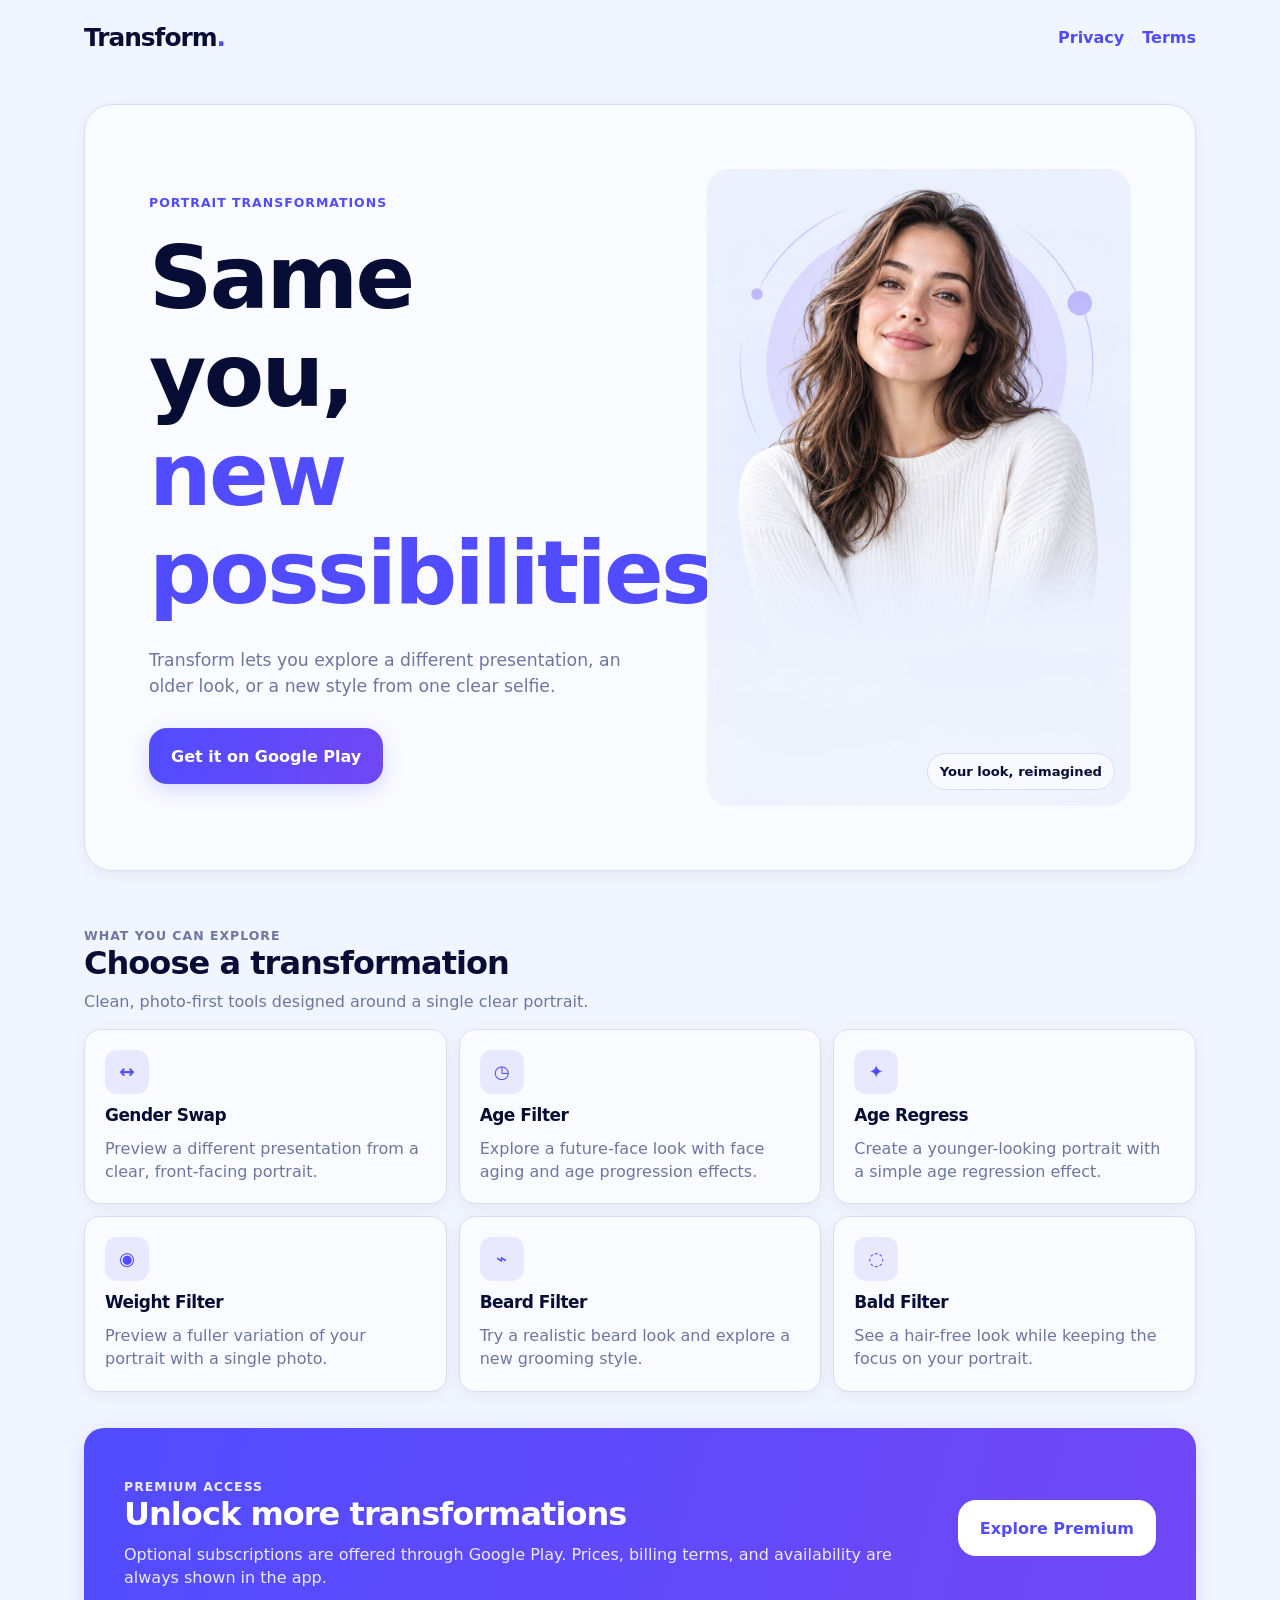
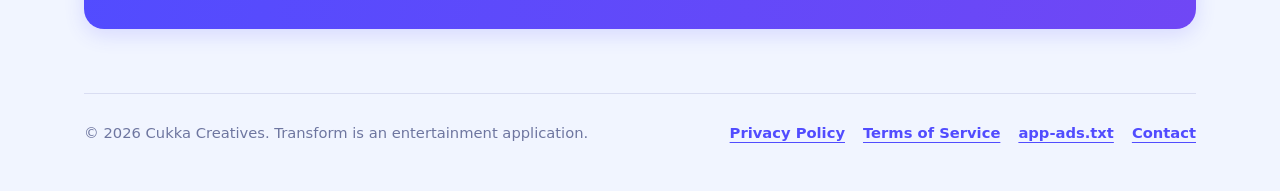
==== commit 58194294: "Add files via upload" ====
--- a/index.html
+++ b/index.html
@@ -12,7 +12,7 @@
     <a class="brand" href="./" aria-label="Transform home">Transform<span>.</span></a>
     <nav aria-label="Legal">
       <a href="./privacy-policy.html">Privacy</a>
-      <a href="./terms-of-use.html">Terms</a>
+      <a href="./terms-of-service.html">Terms</a>
     </nav>
   </header>
 
@@ -91,7 +91,7 @@
     <p>© 2026 Cukka Creatives. Transform is an entertainment application.</p>
     <div>
       <a href="./privacy-policy.html">Privacy Policy</a>
-      <a href="./terms-of-use.html">Terms of Use</a>
+      <a href="./terms-of-service.html">Terms of Service</a>
       <a href="./app-ads.txt">app-ads.txt</a>
       <a href="mailto:cukkacreatives@gmail.com">Contact</a>
     </div>
